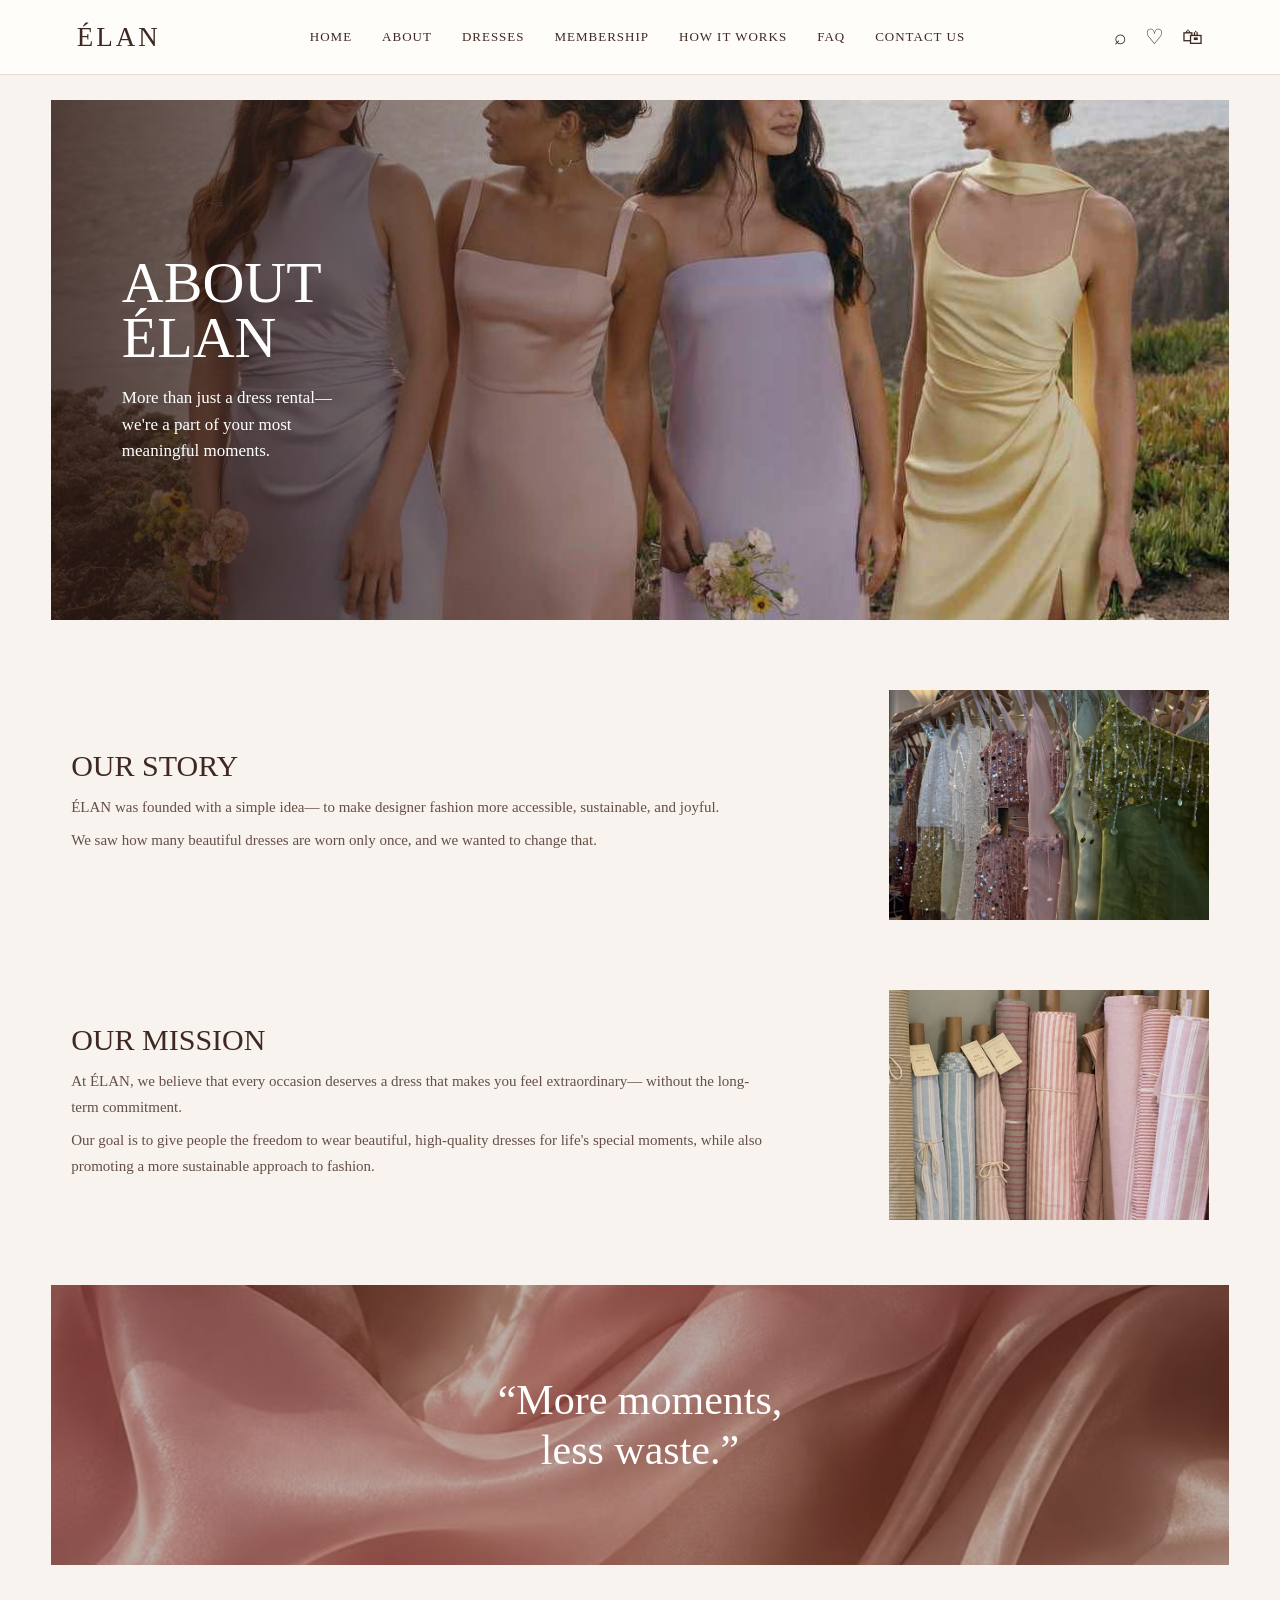
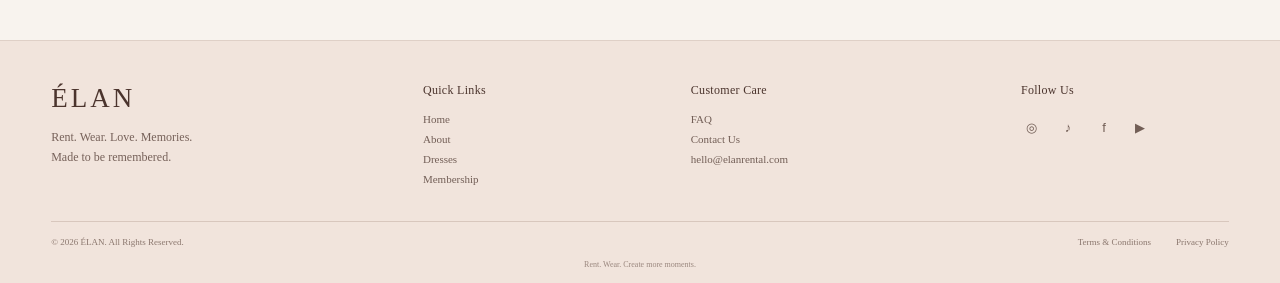
==== about.html @ a9548778 "Add files via upload" ====
<!DOCTYPE html>
<html lang="en">

<head>
    <meta charset="UTF-8">
    <meta name="viewport" content="width=device-width, initial-scale=1.0">

    <title>About | ÉLAN</title>

    <link rel="stylesheet" href="style.css">
</head>

<body>

    <!-- ================= HEADER ================= -->

    <header>

        <a href="index.html" class="logo">
            ÉLAN
        </a>

        <nav>

            <a href="index.html">Home</a>

            <a href="about.html">About</a>

            <a href="dresses.html">Dresses</a>

            <a href="membership.html">Membership</a>

            <a href="how.html">How It Works</a>

            <a href="faq.html">FAQ</a>

            <a href="contact.html">Contact Us</a>

        </nav>

        <div class="icons">
            <span>⌕</span>
            <span>♡</span>
            <span>🛍</span>
        </div>

    </header>


    <!-- =========================================
         ABOUT HERO

         IMAGE 1 GOES HERE:
         assets/about-hero.jpg
    ========================================== -->

    <section class="about-hero">

        <!-- IMAGE 1 -->
        <img
            src="assets/about.jpg"
            alt="Woman wearing an elegant pink dress"
            class="about-hero-image"
        >

        <div class="about-hero-overlay"></div>

        <div class="about-hero-content">

            <h1>
                ABOUT<br>
                ÉLAN
            </h1>

            <p>
                More than just a dress rental—<br>
                we're a part of your most<br>
                meaningful moments.
            </p>

        </div>

    </section>


    <!-- =========================================
         OUR STORY
    ========================================== -->

    <section class="about-content">

        <div class="about-story-row">

            <div class="about-text">

                <h2>
                    OUR STORY
                </h2>

                <p>
                    ÉLAN was founded with a simple idea—
                    to make designer fashion more accessible,
                    sustainable, and joyful.
                </p>

                <p>
                    We saw how many beautiful dresses are worn
                    only once, and we wanted to change that.
                </p>

            </div>


            <!-- IMAGE 2 GOES HERE:
                 assets/about-story.jpg -->

            <div class="about-small-image">

                <img
                    src="assets/story.jpg"
                    alt="Designer dresses hanging on a rack"
                >

            </div>

        </div>


        <!-- =========================================
             OUR MISSION
        ========================================== -->

        <div class="about-mission-row">

            <div class="about-text">

                <h2>
                    OUR MISSION
                </h2>

                <p>
                    At ÉLAN, we believe that every occasion
                    deserves a dress that makes you feel extraordinary—
                    without the long-term commitment.
                </p>

                <p>
                    Our goal is to give people the freedom to wear
                    beautiful, high-quality dresses for life's special
                    moments, while also promoting a more sustainable
                    approach to fashion.
                </p>

            </div>


            <!-- IMAGE 3 GOES HERE:
                 assets/about-mission.jpg -->

            <div class="about-small-image mission-image">

                <img
                    src="assets/mission.jpg"
                    alt="Pink dress fabric detail"
                >

            </div>

        </div>

    </section>


    <!-- =========================================
         QUOTE

         IMAGE 4 GOES HERE:
         assets/about-quote.jpg
    ========================================== -->

    <section class="about-quote">

        <!-- IMAGE 4 -->
        <img
            src="assets/quote.jpg"
            alt="Elegant fabric background"
            class="about-quote-image"
        >

        <div class="about-quote-overlay"></div>

        <div class="about-quote-text">

            <h2>
                “More moments,<br>
                less waste.”
            </h2>

        </div>

    </section>


    <!-- ================= FOOTER ================= -->

    <footer>

        <div class="footer-main">

            <!-- BRAND -->

            <div class="footer-brand">

                <h2>
                    ÉLAN
                </h2>

                <p>
                    Rent. Wear. Love. Memories.<br>
                    Made to be remembered.
                </p>

            </div>


            <!-- QUICK LINKS -->

            <div class="footer-column">

                <h3>
                    Quick Links
                </h3>

                <a href="index.html">
                    Home
                </a>

                <a href="about.html">
                    About
                </a>

                <a href="dresses.html">
                    Dresses
                </a>

                <a href="membership.html">Membership</a>
                </a>

            </div>


            <!-- CUSTOMER CARE -->

            <div class="footer-column">

                <h3>
                    Customer Care
                </h3>

                <a href="#">
                    FAQ
                </a>

                <a href="mailto:hello@elanrental.com">
                    Contact Us
                </a>

                <a href="mailto:hello@elanrental.com">
                    hello@elanrental.com
                </a>

            </div>


            <!-- FOLLOW US -->

            <div class="footer-column">

                <h3>
                    Follow Us
                </h3>

                <div class="social-icons">

                    <a href="#" aria-label="Instagram">
                        ◎
                    </a>

                    <a href="#" aria-label="TikTok">
                        ♪
                    </a>

                    <a href="#" aria-label="Facebook">
                        f
                    </a>

                    <a href="#" aria-label="YouTube">
                        ▶
                    </a>

                </div>

            </div>

        </div>


        <div class="footer-bottom">

            <span>
                © 2026 ÉLAN. All Rights Reserved.
            </span>

            <div class="footer-bottom-links">

                <a href="#">
                    Terms & Conditions
                </a>

                <a href="#">
                    Privacy Policy
                </a>

            </div>

        </div>


        <div class="footer-note">
            Rent. Wear. Create more moments.
        </div>

    </footer>

</body>

</html>
---- style.css ----
* {
    margin: 0;
    padding: 0;
    box-sizing: border-box;
}

html {
    scroll-behavior: smooth;
}

body {
    font-family: Georgia, "Times New Roman", serif;
    background: #f8f3ee;
    color: #3e2821;
}

a {
    text-decoration: none;
    color: inherit;
}


/* =========================
   HEADER
========================== */

header {
    height: 75px;
    background: #fffdf9;

    display: flex;
    align-items: center;
    justify-content: space-between;

    padding: 0 6%;

    border-bottom: 1px solid #e7ddd5;
}

.logo {
    font-size: 27px;
    letter-spacing: 3px;
    font-weight: normal;
}

nav {
    display: flex;
    gap: 30px;

    font-size: 13px;
    text-transform: uppercase;
    letter-spacing: 1px;
}

nav a {
    transition: 0.2s;
}

nav a:hover {
    opacity: 0.55;
}

.icons {
    display: flex;
    align-items: center;
    gap: 18px;

    font-size: 21px;
}

.icons span {
    cursor: pointer;
    user-select: none;
}


/* =========================
   HERO
========================== */

.hero {
    width: 92%;
    max-width: 1450px;
    height: 610px;

    margin: 25px auto;

    position: relative;
    overflow: hidden;

    border-radius: 3px;

    background:
        linear-gradient(
            90deg,
            rgba(34, 18, 13, 0.88) 0%,
            rgba(42, 24, 17, 0.63) 34%,
            rgba(0, 0, 0, 0.05) 70%
        ),
        url("assets/hero.jpg");

    background-size: cover;
    background-position: center;
}

.hero-content {
    position: absolute;

    left: 7%;
    top: 50%;

    transform: translateY(-50%);

    max-width: 490px;

    color: white;
}

.hero h1 {
    font-size: 58px;
    line-height: 0.98;

    font-weight: normal;
    letter-spacing: 1px;

    margin-bottom: 24px;
}

.hero p {
    font-size: 17px;
    line-height: 1.6;

    margin-bottom: 30px;

    max-width: 410px;
}

.btn-light {
    display: inline-block;

    background: #fffaf5;
    color: #493129;

    padding: 15px 28px;

    text-transform: uppercase;

    font-size: 12px;
    letter-spacing: 1.3px;

    transition: 0.2s;
}

.btn-light:hover {
    background: #e9ddd4;
}


/* =========================
   PROMO
========================== */

.promo {
    width: 92%;
    max-width: 1450px;

    margin: 0 auto 55px;

    background: #f2e6df;

    display: grid;
    grid-template-columns: 1fr 1fr;

    align-items: center;

    padding: 38px 65px;

    gap: 50px;
}

.promo-left {
    text-align: center;
}

.promo-small {
    font-size: 13px;

    text-transform: uppercase;
    letter-spacing: 1.3px;

    margin-bottom: 6px;
}

.promo-left h2 {
    font-size: 47px;
    font-weight: normal;

    color: #8b3f45;
}

.promo-right {
    text-align: center;
}

.promo-right p {
    font-size: 17px;
    margin-bottom: 15px;
}

.btn-dark {
    display: inline-block;

    padding: 13px 25px;

    background: #8a4d48;
    color: white;

    text-transform: uppercase;

    font-size: 11px;
    letter-spacing: 1px;
}


/* =========================
   POPULAR STYLES
========================== */

.section {
    width: 92%;
    max-width: 1450px;

    margin: 0 auto 70px;
}

.section-title-row {
    display: flex;

    align-items: center;
    justify-content: space-between;

    margin-bottom: 20px;
}

.section-title-row h2 {
    font-size: 24px;
    font-weight: normal;

    text-transform: uppercase;
    letter-spacing: 1px;
}

.view-all {
    font-size: 13px;
}

.dress-grid {
    display: grid;

    grid-template-columns: repeat(4, 1fr);

    gap: 22px;
}

.dress-card {
    cursor: pointer;
}

.dress-image {
    height: 420px;
    width: 100%;

    overflow: hidden;

    background: #e8ded7;
}

.dress-image img {
    width: 100%;
    height: 100%;

    object-fit: cover;

    transition: transform 0.35s ease;
}

.dress-card:hover img {
    transform: scale(1.035);
}

.dress-info {
    padding-top: 12px;
}

.dress-info h3 {
    font-size: 16px;
    font-weight: normal;

    margin-bottom: 5px;
}

.dress-info p {
    font-size: 12px;

    color: #77635c;
}


/* =========================
   STORY / VIDEO
========================== */

.story-section {
    width: 92%;
    max-width: 1450px;

    margin: 0 auto 75px;

    display: grid;
    grid-template-columns: 35% 65%;

    min-height: 420px;

    background: #eee1d9;
}

.story-text {
    padding: 60px;

    display: flex;
    flex-direction: column;

    justify-content: center;
}

.story-text h2 {
    font-size: 35px;
    font-weight: normal;

    margin-bottom: 18px;

    text-transform: uppercase;
}

.story-text p {
    font-size: 16px;
    line-height: 1.7;

    margin-bottom: 26px;

    max-width: 350px;
}

.story-link {
    font-size: 13px;

    text-transform: uppercase;

    text-decoration: underline;
    text-underline-offset: 5px;
}

.video-box {
    position: relative;

    min-height: 420px;

    overflow: hidden;

    background: #3c2923;
}

.video-box img {
    width: 100%;
    height: 100%;

    object-fit: cover;

    position: absolute;
}

.video-box video {
    width: 100%;
    height: 100%;

    min-height: 420px;

    object-fit: cover;

    position: absolute;

    display: none;
}

.video-overlay {
    position: absolute;
    inset: 0;

    background: rgba(26, 14, 10, 0.18);

    display: flex;

    align-items: center;
    justify-content: center;
}

.play-button {
    width: 78px;
    height: 78px;

    border: 2px solid white;
    border-radius: 50%;

    display: flex;

    align-items: center;
    justify-content: center;

    color: white;

    font-size: 28px;

    padding-left: 5px;

    cursor: pointer;
}


/* =========================
   FOOTER
========================== */

footer {
    background: #f1e4dc;

    border-top: 1px solid #dfd0c7;

    color: #4b342d;
}

.footer-main {
    width: 92%;
    max-width: 1450px;

    margin: 0 auto;

    padding: 42px 0 28px;

    display: grid;

    grid-template-columns: 1.5fr 1fr 1.3fr 1fr;

    gap: 60px;

    align-items: start;
}

.footer-brand h2 {
    font-size: 27px;

    font-weight: normal;

    letter-spacing: 3px;

    margin-bottom: 13px;
}

.footer-brand p {
    max-width: 270px;

    font-size: 12px;
    line-height: 1.7;

    color: #766159;
}

.footer-column {
    display: flex;

    flex-direction: column;

    align-items: flex-start;
}

.footer-column h3 {
    font-size: 12px;

    font-weight: normal;

    margin-bottom: 15px;

    letter-spacing: 0.3px;
}

.footer-column a {
    font-size: 11px;

    color: #725e56;

    margin-bottom: 8px;

    transition: 0.2s;
}

.footer-column a:hover {
    color: #3e2821;

    text-decoration: underline;
}

.social-icons {
    display: flex;

    align-items: center;

    gap: 14px;

    margin-top: 3px;
}

.social-icons a {
    font-family: Arial, sans-serif;

    font-size: 13px;

    margin: 0;

    width: 22px;
    height: 22px;

    display: flex;

    align-items: center;
    justify-content: center;

    border-radius: 50%;
}

.footer-bottom {
    width: 92%;
    max-width: 1450px;

    margin: 0 auto;

    border-top: 1px solid #d8c7bd;

    padding: 15px 0 10px;

    display: flex;

    justify-content: space-between;
    align-items: center;

    font-size: 9px;

    color: #8b776e;
}

.footer-bottom-links {
    display: flex;

    gap: 25px;
}

.footer-bottom a:hover {
    text-decoration: underline;
}

.footer-note {
    width: 92%;
    max-width: 1450px;

    margin: 0 auto;

    text-align: center;

    padding: 3px 0 14px;

    font-size: 8px;

    color: #9a877e;
}


/* =========================
   RESPONSIVE
========================== */

@media (max-width: 1000px) {

    nav {
        display: none;
    }

    .hero {
        height: 520px;
    }

    .hero h1 {
        font-size: 45px;
    }

    .dress-grid {
        grid-template-columns: repeat(2, 1fr);
    }

    .story-section {
        grid-template-columns: 1fr;
    }

    .story-text {
        padding: 45px;
    }

    .video-box {
        height: 400px;
    }

    .footer-main {
        grid-template-columns: repeat(2, 1fr);

        gap: 35px;
    }
}


@media (max-width: 650px) {

    header {
        padding: 0 20px;
    }

    .hero {
        width: calc(100% - 24px);

        height: 530px;
    }

    .hero-content {
        left: 8%;
        right: 8%;
    }

    .hero h1 {
        font-size: 38px;
    }

    .promo {
        width: calc(100% - 24px);

        grid-template-columns: 1fr;

        padding: 30px 20px;

        gap: 20px;
    }

    .promo-left h2 {
        font-size: 37px;
    }

    .section {
        width: calc(100% - 24px);
    }

    .dress-grid {
        grid-template-columns: repeat(2, 1fr);

        gap: 12px;
    }

    .dress-image {
        height: 270px;
    }

    .story-section {
        width: calc(100% - 24px);
    }

    .footer-main {
        grid-template-columns: 1fr 1fr;

        gap: 30px 20px;

        padding: 30px 0 20px;
    }

    .footer-brand {
        grid-column: 1 / -1;
    }

    .footer-bottom {
        flex-direction: column;

        gap: 8px;

        text-align: center;
    }
}



/* ================= ABOUT HERO ================= */

.about-hero {
    width: 92%;
    max-width: 1450px;
    height: 520px;

    margin: 25px auto 35px;

    position: relative;
    overflow: hidden;
}

.about-hero-image {
    position: absolute;
    width: 100%;
    height: 100%;

    object-fit: cover;
    object-position: center;
}

.about-hero-overlay {
    position: absolute;
    inset: 0;

    background: linear-gradient(
        90deg,
        rgba(47, 25, 19, 0.82) 0%,
        rgba(47, 25, 19, 0.45) 35%,
        rgba(0, 0, 0, 0.05) 70%
    );
}

.about-hero-content {
    position: absolute;

    left: 6%;
    top: 50%;

    transform: translateY(-50%);

    color: white;

    z-index: 2;
}

.about-hero-content h1 {
    font-size: 58px;
    line-height: 0.95;

    font-weight: normal;

    margin-bottom: 20px;
}

.about-hero-content p {
    font-size: 17px;
    line-height: 1.55;
}


/* ================= ABOUT CONTENT ================= */

.about-content {
    width: 92%;
    max-width: 1450px;

    margin: 0 auto 30px;
}

.about-story-row,
.about-mission-row {
    display: grid;

    grid-template-columns: 1fr 320px;

    gap: 55px;

    align-items: center;

    padding: 35px 20px;
}

.about-text h2 {
    font-size: 30px;
    font-weight: normal;

    margin-bottom: 12px;
}

.about-text p {
    max-width: 700px;

    font-size: 15px;
    line-height: 1.7;

    color: #654f47;

    margin-bottom: 8px;
}


/* ================= STORY + MISSION IMAGES ================= */

.about-small-image {
    width: 100%;
    height: 230px;

    overflow: hidden;
}

.about-small-image img {
    width: 100%;
    height: 100%;

    object-fit: cover;
}


/* ================= QUOTE ================= */

.about-quote {
    width: 92%;
    max-width: 1450px;
    height: 280px;

    margin: 0 auto 75px;

    position: relative;
    overflow: hidden;
}

.about-quote-image {
    position: absolute;

    width: 100%;
    height: 100%;

    object-fit: cover;
}

.about-quote-overlay {
    position: absolute;
    inset: 0;

    background: rgba(59, 31, 25, 0.35);
}

.about-quote-text {
    position: absolute;
    inset: 0;

    display: flex;
    align-items: center;
    justify-content: center;

    text-align: center;

    color: white;
}

.about-quote-text h2 {
    font-size: 42px;

    line-height: 1.2;

    font-weight: normal;
}


/* ================= RESPONSIVE ================= */

@media (max-width: 900px) {

    .about-hero {
        height: 450px;
    }

    .about-story-row,
    .about-mission-row {
        grid-template-columns: 1fr 250px;

        gap: 30px;
    }

}


@media (max-width: 650px) {

    .about-hero {
        width: calc(100% - 24px);
        height: 420px;
    }

    .about-hero-content {
        left: 8%;
    }

    .about-hero-content h1 {
        font-size: 43px;
    }

    .about-content {
        width: calc(100% - 24px);
    }

    .about-story-row,
    .about-mission-row {
        grid-template-columns: 1fr;

        padding: 25px 5px;
    }

    .about-small-image {
        height: 260px;
    }

    .about-quote {
        width: calc(100% - 24px);
        height: 220px;
    }

    .about-quote-text h2 {
        font-size: 32px;
    }

}

/* =========================================
   DRESSES PAGE
========================================= */

.dresses-page {
    width: 92%;
    max-width: 1450px;
    margin: 35px auto 80px;
}


/* ================= PAGE HEADING ================= */

.dresses-heading {
    margin-bottom: 25px;
}

.dresses-heading h1 {
    font-size: 42px;
    font-weight: normal;
    margin-bottom: 5px;
}

.dresses-heading p {
    font-size: 13px;
    color: #75615a;
}


/* ================= SEARCH ================= */

.dress-search-area {
    margin-bottom: 18px;
}

.dress-search-box {
    width: 100%;
    display: flex;

    border: 1px solid #d4c8c0;

    background: white;
}

.dress-search-box input {
    flex: 1;

    border: none;
    outline: none;

    padding: 13px 15px;

    font-family: inherit;
    font-size: 12px;

    background: transparent;
}

.dress-search-box button {
    width: 50px;

    border: none;
    background: transparent;

    font-size: 18px;

    color: #4b342d;

    cursor: pointer;
}


/* ================= RESULT HEADER ================= */

.dress-results-header {
    display: flex;

    justify-content: space-between;
    align-items: center;

    margin-bottom: 15px;

    font-size: 12px;
}

.dress-results-header button {
    border: none;
    background: transparent;

    font-family: inherit;
    font-size: 12px;

    color: #4b342d;

    cursor: pointer;
}


/* ================= DRESS GRID ================= */

.all-dress-grid {
    display: grid;

    grid-template-columns: repeat(4, 1fr);

    gap: 28px 22px;
}

.all-dress-card {
    cursor: pointer;
}

.all-dress-image {
    width: 100%;
    height: 390px;

    overflow: hidden;

    background: #e8ded7;
}

.all-dress-image img {
    width: 100%;
    height: 100%;

    object-fit: cover;

    transition: transform 0.3s ease;
}

.all-dress-card:hover img {
    transform: scale(1.035);
}

.all-dress-info {
    padding-top: 10px;
}

.all-dress-info h3 {
    font-size: 15px;

    font-weight: normal;

    margin-bottom: 4px;
}

.all-dress-info p {
    font-size: 11px;

    color: #77635c;
}


/* ================= RESPONSIVE ================= */

@media (max-width: 1000px) {

    .all-dress-grid {
        grid-template-columns: repeat(3, 1fr);
    }

}


@media (max-width: 700px) {

    .dresses-heading h1 {
        font-size: 34px;
    }

    .all-dress-grid {
        grid-template-columns: repeat(2, 1fr);

        gap: 18px 12px;
    }

    .all-dress-image {
        height: 280px;
    }

}

/* =========================================
   MEMBERSHIP PAGE
========================================= */

.membership-page {
    width: 92%;
    max-width: 1450px;

    margin: 35px auto 80px;
}


/* ================= PAGE TITLE ================= */

.membership-heading {
    text-align: center;

    margin-bottom: 35px;
}

.membership-heading h1 {
    font-size: 42px;

    font-weight: normal;

    margin-bottom: 6px;
}

.membership-heading p {
    font-size: 13px;

    color: #766159;
}


/* ================= MEMBERSHIP GRID ================= */

.membership-grid {
    display: grid;

    grid-template-columns: repeat(3, 1fr);

    gap: 24px;
}


/* ================= CARD ================= */

.membership-card {
    background: #f8f1ec;

    border: 1px solid #e1d6cf;

    min-height: 460px;

    padding: 35px 30px;

    text-align: center;

    display: flex;
    flex-direction: column;
}

.membership-card h3 {
    font-size: 14px;

    font-weight: normal;

    letter-spacing: 1px;

    margin-bottom: 7px;
}

.membership-tagline {
    min-height: 42px;

    font-size: 12px;
    line-height: 1.5;

    color: #75625a;

    margin-bottom: 20px;
}


/* ================= PRICE ================= */

.membership-price {
    margin-bottom: 22px;
}

.membership-price h2 {
    font-size: 32px;

    font-weight: normal;

    margin-bottom: 2px;
}

.membership-price span {
    font-size: 11px;

    color: #75625a;
}


/* ================= FEATURES ================= */

.membership-card ul {
    text-align: left;

    margin: 0 auto 28px;

    padding-left: 18px;

    width: 100%;
    max-width: 220px;

    flex: 1;
}

.membership-card li {
    font-size: 12px;

    line-height: 1.8;

    color: #5f4b43;
}


/* ================= BUTTON ================= */

.membership-button {
    width: 100%;

    border: none;

    background: #8a4d48;
    color: white;

    padding: 13px;

    font-family: inherit;

    font-size: 11px;

    letter-spacing: 1px;

    cursor: pointer;

    transition: 0.2s;
}

.membership-button:hover {
    opacity: 0.85;
}


/* ================= RESPONSIVE ================= */

@media (max-width: 900px) {

    .membership-grid {
        grid-template-columns: 1fr;
    }

    .membership-card {
        min-height: auto;
    }

}


@media (max-width: 650px) {

    .membership-heading h1 {
        font-size: 34px;
    }

    .membership-card {
        padding: 30px 24px;
    }

}

/* =========================================
   HOW IT WORKS PAGE
========================================= */


/* ================= HERO ================= */

.how-hero {
    width: 92%;
    max-width: 1450px;
    height: 280px;

    margin: 25px auto 35px;

    position: relative;

    overflow: hidden;

    background: #eaded7;
}


.how-hero-image {
    position: absolute;

    right: 0;
    top: 0;

    width: 48%;
    height: 100%;

    object-fit: cover;
    object-position: center;
}


.how-hero-overlay {
    position: absolute;
    inset: 0;

    background: linear-gradient(
        90deg,
        rgba(239, 225, 217, 1) 0%,
        rgba(239, 225, 217, 0.95) 45%,
        rgba(239, 225, 217, 0.1) 75%
    );
}


.how-hero-text {
    position: absolute;

    left: 17%;
    top: 50%;

    transform: translateY(-50%);

    text-align: center;

    z-index: 2;
}


.how-hero-text h1 {
    font-size: 42px;

    font-weight: normal;

    margin-bottom: 5px;
}


.how-hero-text p {
    font-size: 13px;

    color: #745f57;
}



/* ================= PAGE ================= */

.how-page {
    width: 92%;
    max-width: 1450px;

    margin: 0 auto 75px;
}



/* ================= STEPS ================= */

.steps-section {
    max-width: 900px;

    margin: 0 auto 35px;
}


.how-step {
    display: grid;

    grid-template-columns: 48px 1fr;

    gap: 20px;

    align-items: start;

    margin-bottom: 22px;
}


.step-number {
    width: 38px;
    height: 38px;

    border-radius: 50%;

    background: #bb8d78;

    color: white;

    display: flex;

    align-items: center;
    justify-content: center;

    font-size: 15px;
}


.step-text h3 {
    font-size: 14px;

    font-weight: normal;

    letter-spacing: 0.5px;

    margin-bottom: 3px;
}


.step-text p {
    font-size: 12px;

    line-height: 1.6;

    color: #645149;

    max-width: 650px;
}



/* ================= BOTTOM BANNER ================= */

.how-banner {
    width: 100%;
    height: 310px;

    position: relative;

    overflow: hidden;

    background: #ead8d0;
}


.how-banner-image {
    position: absolute;

    right: 0;
    top: 0;

    width: 58%;
    height: 100%;

    object-fit: cover;
}


.how-banner-overlay {
    position: absolute;
    inset: 0;

    background: linear-gradient(
        90deg,
        rgba(224, 199, 188, 0.95) 0%,
        rgba(224, 199, 188, 0.75) 40%,
        rgba(224, 199, 188, 0.08) 75%
    );
}


.how-banner-text {
    position: absolute;

    left: 7%;
    top: 50%;

    transform: translateY(-50%);

    color: #4b342d;

    z-index: 2;
}


.how-banner-text h2 {
    font-size: 35px;

    font-weight: normal;

    line-height: 1.15;
}



/* ================= RESPONSIVE ================= */

@media (max-width: 900px) {

    .how-hero-text {
        left: 10%;
    }

    .how-hero-image {
        width: 55%;
    }

    .steps-section {
        max-width: 700px;
    }

}


@media (max-width: 650px) {

    .how-hero {
        width: calc(100% - 24px);
        height: 260px;
    }

    .how-hero-image {
        width: 100%;
    }

    .how-hero-overlay {
        background: rgba(239, 225, 217, 0.75);
    }

    .how-hero-text {
        left: 0;
        right: 0;

        text-align: center;
    }

    .how-hero-text h1 {
        font-size: 34px;
    }


    .how-page {
        width: calc(100% - 24px);
    }


    .how-step {
        grid-template-columns: 40px 1fr;

        gap: 15px;
    }


    .step-number {
        width: 34px;
        height: 34px;
    }


    .how-banner {
        height: 240px;
    }

    .how-banner-image {
        width: 100%;
    }

    .how-banner-overlay {
        background: rgba(224, 199, 188, 0.65);
    }

    .how-banner-text {
        left: 8%;
    }

    .how-banner-text h2 {
        font-size: 28px;
    }

}

/* =========================================
   FAQ PAGE
========================================= */


/* ================= FAQ HERO ================= */

.faq-hero {
    width: 92%;
    max-width: 1450px;
    height: 420px;

    margin: 25px auto 0;

    display: grid;

    grid-template-columns: 55% 45%;

    background: #f1e5de;

    overflow: hidden;
}


.faq-hero-text {
    padding: 55px 65px;

    display: flex;
    flex-direction: column;
    justify-content: center;
}


.faq-small-title {
    width: fit-content;

    font-size: 13px;

    text-decoration: underline;
    text-underline-offset: 5px;

    margin-bottom: 18px;
}


.faq-hero-text h1 {
    font-size: 52px;

    line-height: 0.95;

    font-weight: normal;

    color: #74373c;

    margin-bottom: 22px;
}


.faq-hero-text p {
    max-width: 550px;

    font-size: 14px;
    line-height: 1.6;

    color: #645048;
}


.faq-hero-image {
    height: 100%;

    overflow: hidden;
}


.faq-hero-image img {
    width: 100%;
    height: 100%;

    object-fit: cover;
}


/* ================= PAGE ================= */

.faq-page {
    width: 92%;
    max-width: 1450px;

    margin: 25px auto 75px;
}


/* ================= FAQ LIST ================= */

.faq-list {
    border-top: 1px solid #dfd2ca;
}


.faq-item {
    border-bottom: 1px solid #dfd2ca;

    background: #faf6f2;
}


/* ================= QUESTION ================= */

.faq-question {
    width: 100%;

    min-height: 66px;

    display: grid;

    grid-template-columns: 45px 1fr 30px;

    align-items: center;

    gap: 18px;

    padding: 10px 18px;

    border: none;

    background: transparent;

    color: #5b3432;

    font-family: Georgia, "Times New Roman", serif;

    text-align: left;

    cursor: pointer;
}


.faq-question:hover {
    background: #f5ede8;
}


.faq-number {
    width: 36px;
    height: 36px;

    border-radius: 50%;

    display: flex;
    align-items: center;
    justify-content: center;

    background: #a94f55;

    color: white;

    font-size: 14px;
}


.faq-question-text {
    font-size: 15px;
}


.faq-arrow {
    font-family: Arial, sans-serif;

    font-size: 20px;

    text-align: center;

    transition: transform 0.3s ease;
}


/* ================= HIDDEN ANSWER ================= */

.faq-answer {
    max-height: 0;

    overflow: hidden;

    opacity: 0;

    transition:
        max-height 0.45s ease,
        opacity 0.3s ease;
}


/* ================= ANSWER LAYOUT ================= */

.faq-answer-inner {
    display: grid;

    grid-template-columns: 1.6fr 1fr;

    gap: 45px;

    align-items: center;

    padding: 25px 65px 35px 82px;

    background: #f4ebe6;
}


.faq-answer-text h3 {
    font-size: 19px;

    font-weight: normal;

    color: #74373c;

    margin-bottom: 15px;
}


.faq-answer-text p {
    max-width: 700px;

    font-size: 13px;
    line-height: 1.7;

    color: #665149;

    margin-bottom: 10px;
}


/* ================= ANSWER IMAGE ================= */

.faq-answer-image {
    width: 100%;
    height: 220px;

    overflow: hidden;
}


.faq-answer-image img {
    width: 100%;
    height: 100%;

    object-fit: cover;

    display: block;
}


/* ================= ACTIVE / CLICKED ================= */

.faq-item.active .faq-answer {
    max-height: 600px;

    opacity: 1;
}


.faq-item.active .faq-arrow {
    transform: rotate(180deg);
}


.faq-item.active .faq-question {
    background: #f4ebe6;
}


/* ================= RESPONSIVE ================= */

@media (max-width: 850px) {

    .faq-hero {
        grid-template-columns: 1fr;

        height: auto;
    }

    .faq-hero-text {
        padding: 45px 35px;
    }

    .faq-hero-image {
        height: 340px;
    }


    .faq-answer-inner {
        grid-template-columns: 1fr;

        gap: 20px;

        padding:
            25px 35px
            35px 80px;
    }

    .faq-answer-image {
        height: 280px;
    }

}


@media (max-width: 600px) {

    .faq-hero,
    .faq-page {
        width: calc(100% - 24px);
    }

    .faq-hero-text {
        padding: 35px 22px;
    }

    .faq-hero-text h1 {
        font-size: 35px;
    }


    .faq-question {
        grid-template-columns: 36px 1fr 22px;

        gap: 10px;

        padding: 10px;
    }


    .faq-number {
        width: 32px;
        height: 32px;

        font-size: 12px;
    }


    .faq-question-text {
        font-size: 13px;
    }


    .faq-answer-inner {
        padding: 22px;

        grid-template-columns: 1fr;
    }


    .faq-answer-image {
        height: 220px;
    }

}
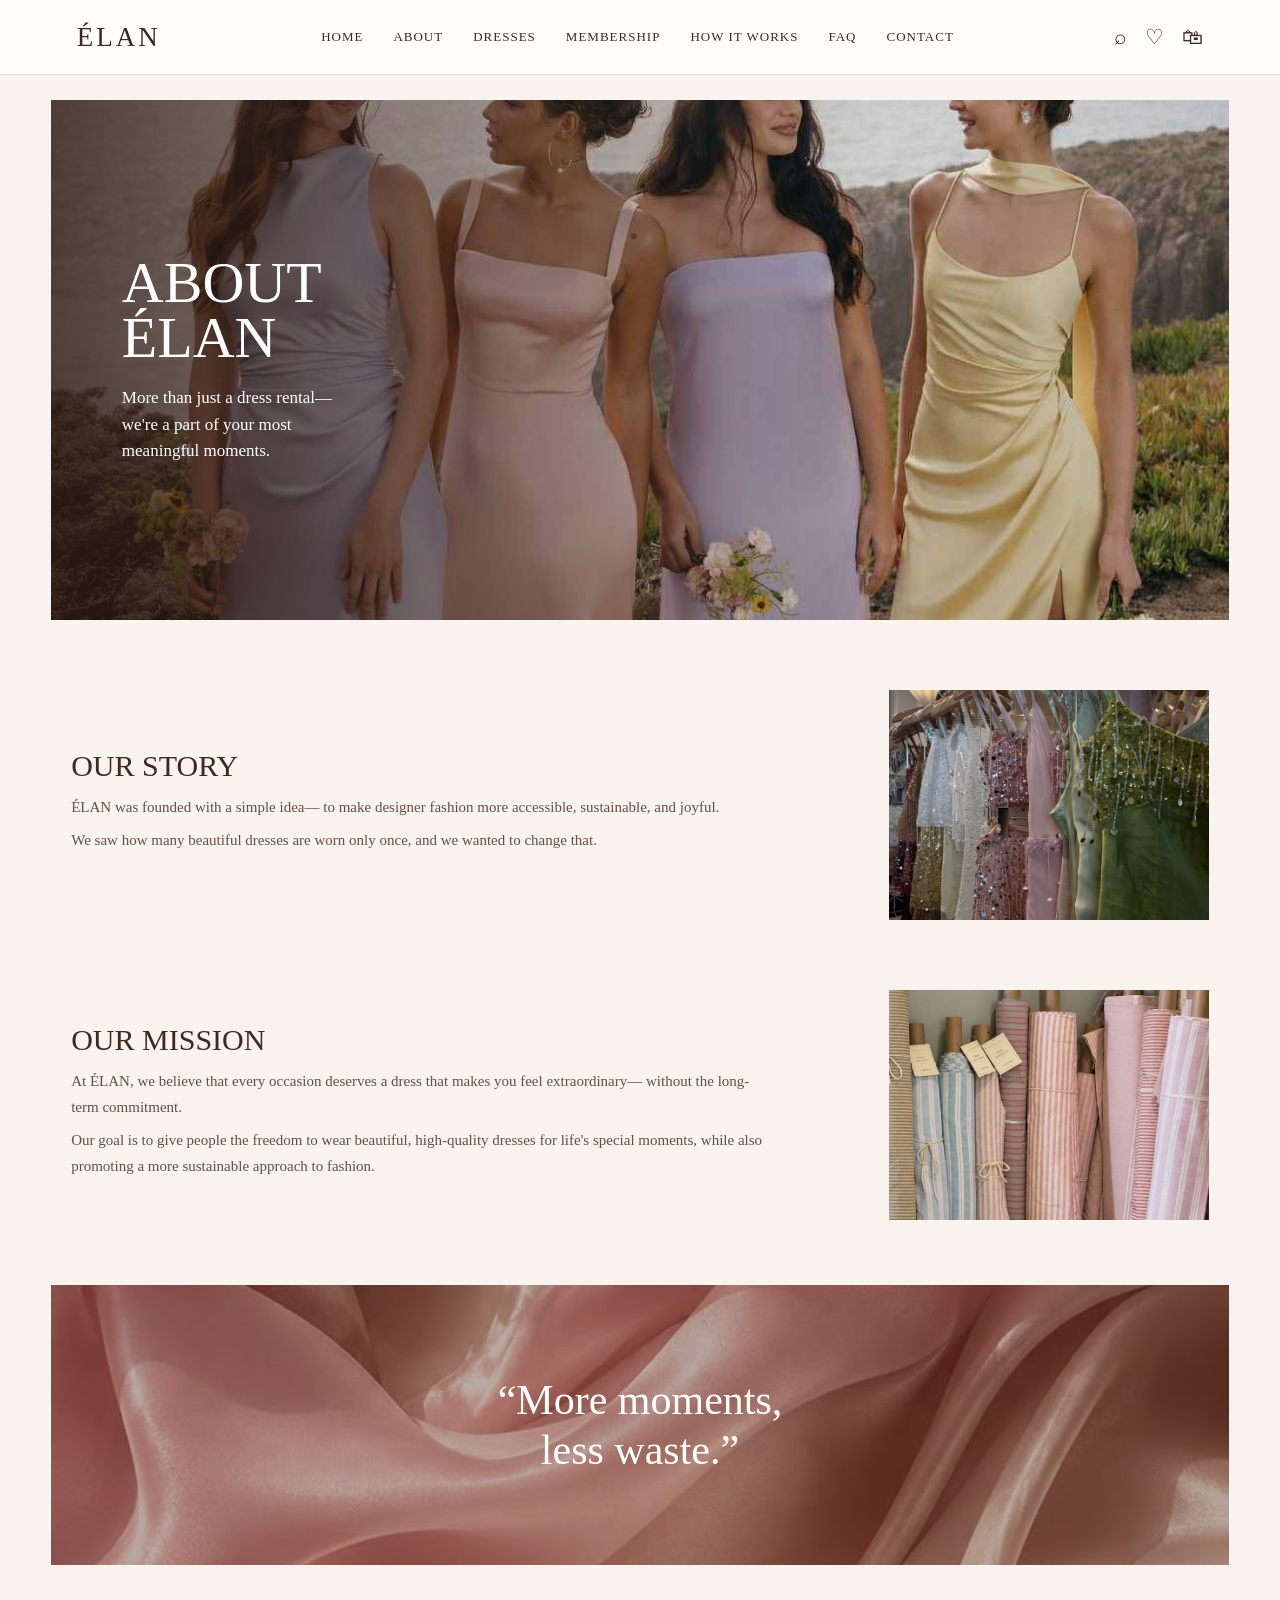
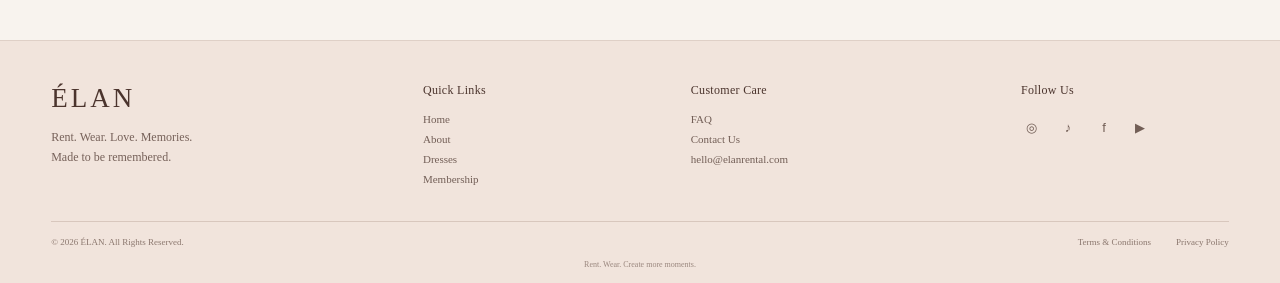
==== commit 8c37b859: "Add files via upload" ====
--- a/about.html
+++ b/about.html
@@ -34,7 +34,7 @@
 
             <a href="faq.html">FAQ</a>
 
-            <a href="contact.html">Contact Us</a>
+            <a href="contactus.html">Contact</a>
 
         </nav>
 
--- a/style.css
+++ b/style.css
@@ -1958,4 +1958,761 @@
         height: 220px;
     }
 
+}
+
+/* =========================================
+   CONTACT PAGE
+========================================= */
+
+.contact-page {
+    width: 92%;
+    max-width: 1100px;
+    margin: 35px auto 55px;
+}
+
+
+/* ================= CONTACT HEADING ================= */
+
+.contact-heading {
+    text-align: center;
+    margin-bottom: 28px;
+}
+
+.contact-heading h1 {
+    font-size: 42px;
+    font-weight: normal;
+    margin-bottom: 5px;
+}
+
+.contact-heading p {
+    font-size: 14px;
+    color: #75615a;
+}
+
+
+/* ================= CONTACT CONTENT ================= */
+
+.contact-content {
+    display: grid;
+    grid-template-columns: 42% 58%;
+    gap: 45px;
+    align-items: start;
+}
+
+
+/* ================= CONTACT INFORMATION ================= */
+
+.contact-info {
+    padding: 5px 0;
+}
+
+.contact-item {
+    display: flex;
+    align-items: flex-start;
+    gap: 16px;
+    margin-bottom: 23px;
+}
+
+.contact-icon {
+    width: 32px;
+    min-width: 32px;
+    height: 32px;
+
+    display: flex;
+    align-items: center;
+    justify-content: center;
+
+    font-family: Arial, sans-serif;
+    font-size: 21px;
+
+    color: #3e2821;
+}
+
+.contact-item h3 {
+    font-size: 15px;
+    font-weight: normal;
+    margin-bottom: 3px;
+}
+
+.contact-item p,
+.contact-item a {
+    font-size: 12px;
+    line-height: 1.5;
+    color: #665149;
+}
+
+.contact-item a:hover {
+    text-decoration: underline;
+}
+
+
+/* ================= SOCIAL ICONS ================= */
+
+.contact-social {
+    margin-top: 3px;
+}
+
+.contact-social-icons {
+    display: flex;
+    align-items: center;
+    gap: 16px;
+    margin-top: 8px;
+}
+
+.contact-social-icons a {
+    width: 30px;
+    height: 30px;
+
+    display: flex;
+    align-items: center;
+    justify-content: center;
+
+    border-radius: 50%;
+
+    font-family: Arial, sans-serif;
+    font-size: 17px;
+
+    color: #3e2821;
+
+    transition: 0.2s;
+}
+
+.contact-social-icons a:hover {
+    transform: translateY(-2px);
+    opacity: 0.65;
+}
+
+
+/* ================= CONTACT FORM ================= */
+
+.contact-form {
+    width: 100%;
+}
+
+.contact-form form {
+    display: flex;
+    flex-direction: column;
+    gap: 10px;
+}
+
+.form-group {
+    display: flex;
+    flex-direction: column;
+
+    border: 1px solid #dfd3cb;
+    background: #fffdf9;
+
+    padding: 9px 14px;
+}
+
+.form-group label {
+    font-size: 12px;
+    margin-bottom: 3px;
+    color: #4b342d;
+}
+
+.form-group input,
+.form-group textarea {
+    width: 100%;
+
+    border: none;
+    outline: none;
+
+    background: transparent;
+
+    font-family: Georgia, "Times New Roman", serif;
+    font-size: 12px;
+
+    color: #3e2821;
+}
+
+.form-group input {
+    height: 25px;
+}
+
+.form-group textarea {
+    height: 75px;
+    resize: none;
+}
+
+.form-group input::placeholder,
+.form-group textarea::placeholder {
+    color: #a08f87;
+}
+
+
+/* ================= SEND BUTTON ================= */
+
+.contact-submit {
+    width: 100%;
+
+    border: none;
+
+    background: #8a4d48;
+    color: white;
+
+    padding: 14px;
+
+    font-family: Georgia, "Times New Roman", serif;
+    font-size: 12px;
+
+    letter-spacing: 1px;
+
+    cursor: pointer;
+
+    transition: 0.2s;
+}
+
+.contact-submit:hover {
+    background: #743f3c;
+}
+
+
+/* ================= MAP ================= */
+
+.contact-map {
+    width: 100%;
+    height: 180px;
+
+    margin-top: 25px;
+
+    overflow: hidden;
+
+    background: #e8ded7;
+}
+
+.contact-map iframe {
+    width: 100%;
+    height: 100%;
+
+    border: none;
+
+    display: block;
+}
+
+
+/* =========================================
+   CONTACT RESPONSIVE
+========================================= */
+
+@media (max-width: 900px) {
+
+    .contact-content {
+        grid-template-columns: 1fr;
+        gap: 30px;
+    }
+
+    .contact-info {
+        display: grid;
+        grid-template-columns: 1fr 1fr;
+        gap: 10px 25px;
+    }
+
+    .contact-item {
+        margin-bottom: 15px;
+    }
+
+    .contact-social {
+        grid-column: 1 / -1;
+    }
+
+}
+
+
+@media (max-width: 650px) {
+
+    .contact-page {
+        width: calc(100% - 24px);
+        margin-top: 25px;
+    }
+
+    .contact-heading h1 {
+        font-size: 34px;
+    }
+
+    .contact-heading p {
+        font-size: 13px;
+    }
+
+    .contact-content {
+        grid-template-columns: 1fr;
+        gap: 25px;
+    }
+
+    .contact-info {
+        display: block;
+    }
+
+    .contact-item {
+        margin-bottom: 20px;
+    }
+
+    .contact-form {
+        width: 100%;
+    }
+
+    .contact-map {
+        height: 200px;
+        margin-top: 25px;
+    }
+
+}
+
+/* =========================================
+   FAQ PAGE
+========================================= */
+
+
+/* ================= FAQ HERO ================= */
+
+.faq-hero {
+    width: 92%;
+    max-width: 1450px;
+
+    height: 420px;
+
+    margin: 25px auto 0;
+
+    display: grid;
+    grid-template-columns: 55% 45%;
+
+    background: #f1e5de;
+
+    overflow: hidden;
+}
+
+
+/* ================= HERO TEXT ================= */
+
+.faq-hero-text {
+    padding: 55px 65px;
+
+    display: flex;
+    flex-direction: column;
+
+    justify-content: center;
+}
+
+
+.faq-small-title {
+    width: fit-content;
+
+    font-size: 13px;
+
+    text-decoration: underline;
+    text-underline-offset: 5px;
+
+    margin-bottom: 18px;
+}
+
+
+.faq-hero-text h1 {
+    font-size: 52px;
+
+    line-height: 0.95;
+
+    font-weight: normal;
+
+    color: #74373c;
+
+    margin-bottom: 22px;
+}
+
+
+.faq-hero-text p {
+    max-width: 550px;
+
+    font-size: 14px;
+
+    line-height: 1.6;
+
+    color: #645048;
+}
+
+
+/* ================= HERO IMAGE ================= */
+
+.faq-hero-image {
+    height: 100%;
+
+    overflow: hidden;
+}
+
+
+.faq-hero-image img {
+    width: 100%;
+    height: 100%;
+
+    object-fit: cover;
+
+    display: block;
+}
+
+
+/* =========================================
+   FAQ PAGE CONTENT
+========================================= */
+
+.faq-page {
+    width: 92%;
+    max-width: 1450px;
+
+    margin: 25px auto 75px;
+}
+
+
+/* ================= SEARCH ================= */
+
+.faq-search {
+    margin-bottom: 18px;
+}
+
+
+.faq-search-box {
+    width: 100%;
+
+    display: flex;
+
+    border: 1px solid #d4c8c0;
+
+    background: white;
+}
+
+
+.faq-search-box input {
+    flex: 1;
+
+    border: none;
+    outline: none;
+
+    padding: 13px 15px;
+
+    font-family: inherit;
+
+    font-size: 12px;
+
+    background: transparent;
+}
+
+
+.faq-search-box button {
+    width: 50px;
+
+    border: none;
+
+    background: transparent;
+
+    font-size: 18px;
+
+    color: #4b342d;
+
+    cursor: pointer;
+}
+
+
+/* =========================================
+   FAQ LIST
+========================================= */
+
+.faq-list {
+    border-top: 1px solid #dfd2ca;
+}
+
+
+.faq-item {
+    border-bottom: 1px solid #dfd2ca;
+
+    background: #faf6f2;
+}
+
+
+/* =========================================
+   FAQ QUESTION
+========================================= */
+
+.faq-question {
+    width: 100%;
+
+    min-height: 66px;
+
+    display: grid;
+
+    grid-template-columns: 45px 1fr 30px;
+
+    align-items: center;
+
+    gap: 18px;
+
+    padding: 10px 18px;
+
+    border: none;
+
+    background: transparent;
+
+    color: #5b3432;
+
+    font-family: Georgia, "Times New Roman", serif;
+
+    text-align: left;
+
+    cursor: pointer;
+
+    transition: background 0.2s ease;
+}
+
+
+.faq-question:hover {
+    background: #f5ede8;
+}
+
+
+/* ================= NUMBER ================= */
+
+.faq-number {
+    width: 36px;
+    height: 36px;
+
+    border-radius: 50%;
+
+    display: flex;
+
+    align-items: center;
+    justify-content: center;
+
+    background: #a94f55;
+
+    color: white;
+
+    font-size: 14px;
+}
+
+
+/* ================= QUESTION TEXT ================= */
+
+.faq-question-text {
+    font-size: 15px;
+
+    line-height: 1.4;
+}
+
+
+/* ================= ARROW ================= */
+
+.faq-arrow {
+    font-family: Arial, sans-serif;
+
+    font-size: 20px;
+
+    text-align: center;
+
+    transition: transform 0.3s ease;
+}
+
+
+/* =========================================
+   FAQ ANSWER
+========================================= */
+
+.faq-answer {
+    max-height: 0;
+
+    overflow: hidden;
+
+    opacity: 0;
+
+    transition:
+        max-height 0.45s ease,
+        opacity 0.3s ease;
+}
+
+
+/* ================= ANSWER LAYOUT ================= */
+
+.faq-answer-inner {
+    display: grid;
+
+    grid-template-columns: 1.6fr 1fr;
+
+    gap: 45px;
+
+    align-items: center;
+
+    padding: 25px 65px 35px 82px;
+
+    background: #f4ebe6;
+}
+
+
+/* ================= ANSWER TEXT ================= */
+
+.faq-answer-text h3 {
+    font-size: 19px;
+
+    font-weight: normal;
+
+    color: #74373c;
+
+    margin-bottom: 15px;
+}
+
+
+.faq-answer-text p {
+    max-width: 700px;
+
+    font-size: 13px;
+
+    line-height: 1.7;
+
+    color: #665149;
+
+    margin-bottom: 10px;
+}
+
+
+/* ================= ANSWER IMAGE ================= */
+
+.faq-answer-image {
+    width: 100%;
+
+    height: 220px;
+
+    overflow: hidden;
+}
+
+
+.faq-answer-image img {
+    width: 100%;
+    height: 100%;
+
+    object-fit: cover;
+
+    display: block;
+}
+
+
+/* =========================================
+   ACTIVE FAQ
+========================================= */
+
+.faq-item.active .faq-answer {
+    max-height: 600px;
+
+    opacity: 1;
+}
+
+
+.faq-item.active .faq-arrow {
+    transform: rotate(180deg);
+}
+
+
+.faq-item.active .faq-question {
+    background: #f4ebe6;
+}
+
+
+/* =========================================
+   FAQ SEARCH RESULTS
+========================================= */
+
+.faq-item.hidden {
+    display: none;
+}
+
+
+/* =========================================
+   RESPONSIVE
+========================================= */
+
+@media (max-width: 850px) {
+
+    .faq-hero {
+        grid-template-columns: 1fr;
+
+        height: auto;
+    }
+
+
+    .faq-hero-text {
+        padding: 45px 35px;
+    }
+
+
+    .faq-hero-image {
+        height: 340px;
+    }
+
+
+    .faq-answer-inner {
+        grid-template-columns: 1fr;
+
+        gap: 20px;
+
+        padding: 25px 35px 35px 80px;
+    }
+
+
+    .faq-answer-image {
+        height: 280px;
+    }
+
+}
+
+
+@media (max-width: 600px) {
+
+    .faq-hero,
+    .faq-page {
+        width: calc(100% - 24px);
+    }
+
+
+    .faq-hero-text {
+        padding: 35px 22px;
+    }
+
+
+    .faq-hero-text h1 {
+        font-size: 35px;
+    }
+
+
+    .faq-hero-image {
+        height: 280px;
+    }
+
+
+    .faq-question {
+        grid-template-columns: 36px 1fr 22px;
+
+        gap: 10px;
+
+        padding: 10px;
+    }
+
+
+    .faq-number {
+        width: 32px;
+        height: 32px;
+
+        font-size: 12px;
+    }
+
+
+    .faq-question-text {
+        font-size: 13px;
+    }
+
+
+    .faq-answer-inner {
+        padding: 22px;
+
+        grid-template-columns: 1fr;
+    }
+
+
+    .faq-answer-image {
+        height: 220px;
+    }
+
 }
